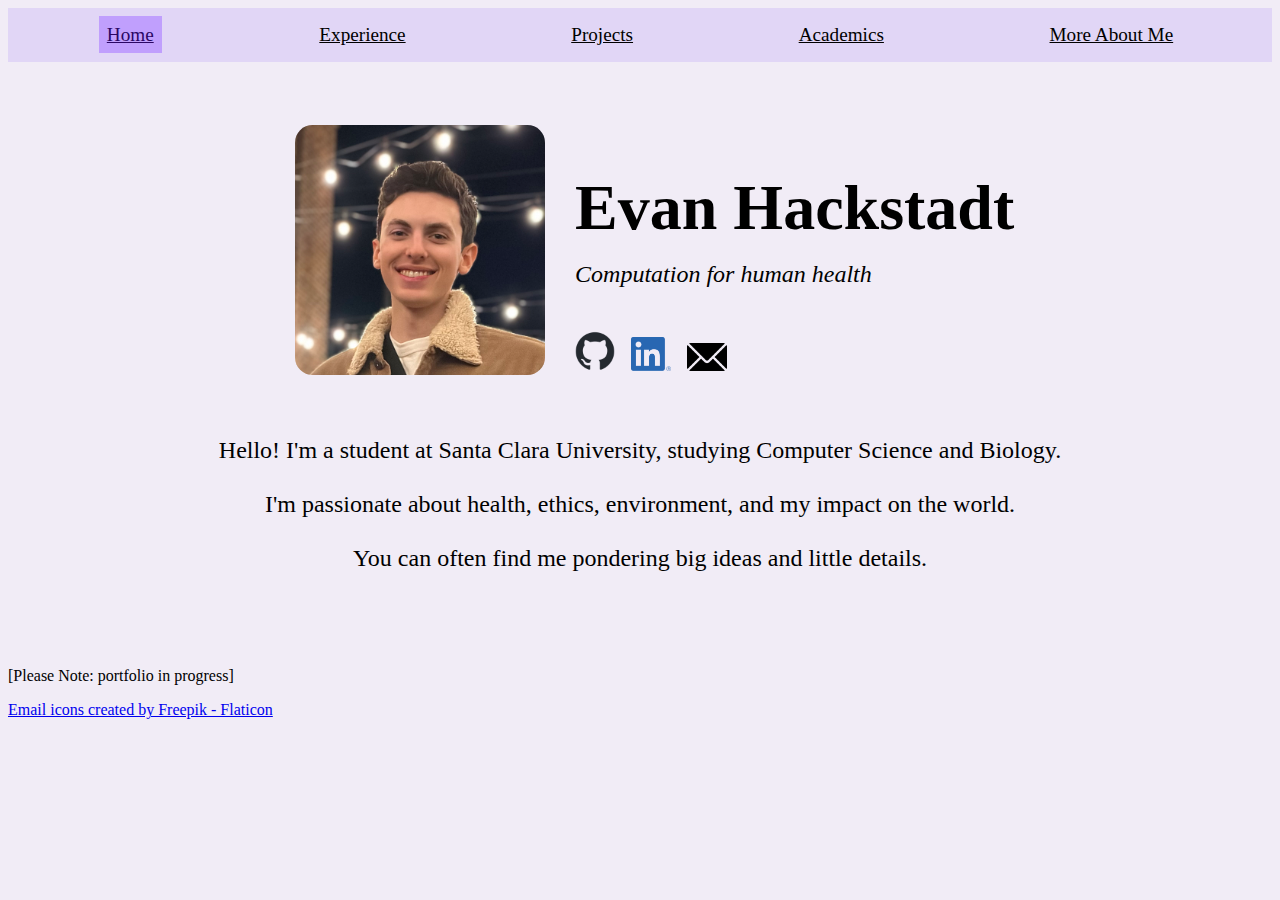
==== index.html @ 0351fbdc "Build out projects page; switch to viewport margins" ====
<!DOCTYPE html>
<html lang="en">
<head>
    <meta charset="UTF-8">
    <meta name="viewport" content="width=device-width, initial-scale=1.0">
    <link rel="stylesheet" href="style.css">
    <title>Evan Hackstadt's Portfolio</title>
</head>

<body>
    <nav>
        <ul>
            <li><a href="/" class="active">Home</a></li>
            <li><a href="/subpages/experience.html">Experience</a></li>
            <li><a href="/subpages/projects.html">Projects</a></li>
            <li><a href="/subpages/academics.html">Academics</a></li>
            <li><a href="/subpages/about-me.html">More About Me</a></li>
        </ul>
    </nav>

    <div class="flex justify-ctr margin-vp">
        <img class="headshot" src="/images/Portrait.jpeg" alt="A portrait of Evan Hackstadt">
        <div class="flex-col">
            <h1 class="name">Evan Hackstadt</h1>
            <h4><em>Computation for human health</em></h4>
            <div class="icon-container flex align-end">
                <a href="https://github.com/evanhackstadt" target="_blank">
                    <img class="icon" src="/images/github.png" alt="GitHub icon">
                </a>
                <a href="https://www.linkedin.com/in/evan-hackstadt/" target="_blank">
                    <img class="icon" src="/images/linkedin.png" alt="LinkedIn icon">
                </a>
                <a href="mailto:evan.hackstadt@gmail.com" target="_blank">
                    <img class="icon" src="/images/email.png" alt="Mail icon">
                </a>
            </div>
        </div>
    </div>

    <div class="margin-vp text-ctr">
        <h4>Hello! I'm a student at Santa Clara University,
            studying Computer Science and Biology.</h4>
        <br>
        <h4>I'm passionate about health, ethics, environment, and my impact on the world.</h4>
        <br>
        <h4>You can often find me pondering big ideas and little details.</h4>
    </div>
    <br>
    <div class="flex">
        <div>
            <!--BOX LINKS TO SUBPAGES HERE-->
        </div>
    </div>

    <footer>
        <p>[Please Note: portfolio in progress]</p>
        <a href="https://www.flaticon.com/free-icons/email" target="_blank" email icons">Email icons created by Freepik - Flaticon</a>
    </footer>
</body>
</html>
---- style.css ----
/* style.css */

/* || GENERAL STYLES */

/*
@font-face {
    font-family: 'Koh';
    src: url(/fonts/KohSantepheap-Regular.ttf);
    font-weight: 400;
}
@font-face {
    font-family: 'Koh';
    src: url(/fonts/KohSantepheap-Bold.ttf);
    font-weight: bold;
}
    */

:root {
    --bg-color: rgb(241, 236, 246);
    --text-color: black;
    --white-accent: rgb(225, 214, 246);
    --light-accent: rgb(207, 185, 246);
    --mid-accent: rgb(192, 159, 253);
    --dark-accent: rgb(42, 6, 100);
}

* {
    box-sizing: border-box;
}

body {
    font-size: clamp(12px, 3vw, 16px);
    font-family: Georgia, 'Times New Roman', serif;
    color: var(--text-color);
    background-color: var(--bg-color);
}

h1 {
    font-size: 4rem;
    font-weight: 600;
    line-height: 1em;
    margin: 0.25em 0;
}

h2 {
    font-size: 3rem;
    font-weight: 600;
    line-height: 1em;
}

h3 {
    font-size: 1.75rem;
    font-weight: 500;
    line-height: 1em;
}

h4 {
    font-size: 1.5rem;
    font-weight: 400;
    line-height: 1em;
    margin: 0.25em 0;
}

p {
    line-height: 1.15em;
}

img {
    max-width: 100%;
}


/* || UTILITIES */

/* Formatting for phones */
@media only screen and (max-width: 600px) {
    [class*="column"] {
        width: 100%;
    }
}

.margin-rem {
    margin: 4rem 2rem;
}

.margin-vp {
    margin: 7vh 3vw;
}

.flex {
    display: flex;
    flex-wrap: wrap;
}

.align-ctr {
    align-items: center;
}

.align-end {
    align-items: flex-end;
}

.justify-ctr {
    justify-content: center;
}

.justify-sbt {
    justify-content: space-between;
}

.justify-end {
    justify-content: end;
}

.flex-col {
    display: flex;
    flex-direction: column;
}

.text-ctr {
    text-align: center;
}


/* || SITEWIDE */

/* Nav Bar */
nav {
    background-color: var(--white-accent);
    margin: 0;
}

nav ul {
    list-style: none;
    margin: 0;
    padding: 0.5rem 1rem;
    display: flex;
    flex-wrap: wrap;
    align-items: center;
    justify-content: space-around;
}

nav li {
    margin: 0.5rem 1rem;
}

nav a {
    flex: 1;
    text-align: center;
    padding: 0.5rem;
    color: black;
    font-size: 1.2rem;
}

nav a:hover {
    background-color: var(--light-accent);
}

nav a.active {
    background-color: var(--mid-accent);
    color: var(--dark-accent);
}

/* Standard Page Elements */

.icon {
    height: auto;
    width: 40px;
    margin-right: 1em;
}

/* || PAGE SPECIFIC */

/* Homepage */

.headshot {
    height: auto;
    width: 250px;
    border-radius: 7%;
    margin: 0 2.5%;
}

.name {
    flex: 1.5;
    display: flex;
    align-items: end;
}

.phrase {
    flex: 1;
}

.flex-col .icon-container {
    flex: 1.25;
}

/* Experience */

.row-item {
    margin: 1rem 0;
}

.row-img {

}

.row-txt {

}
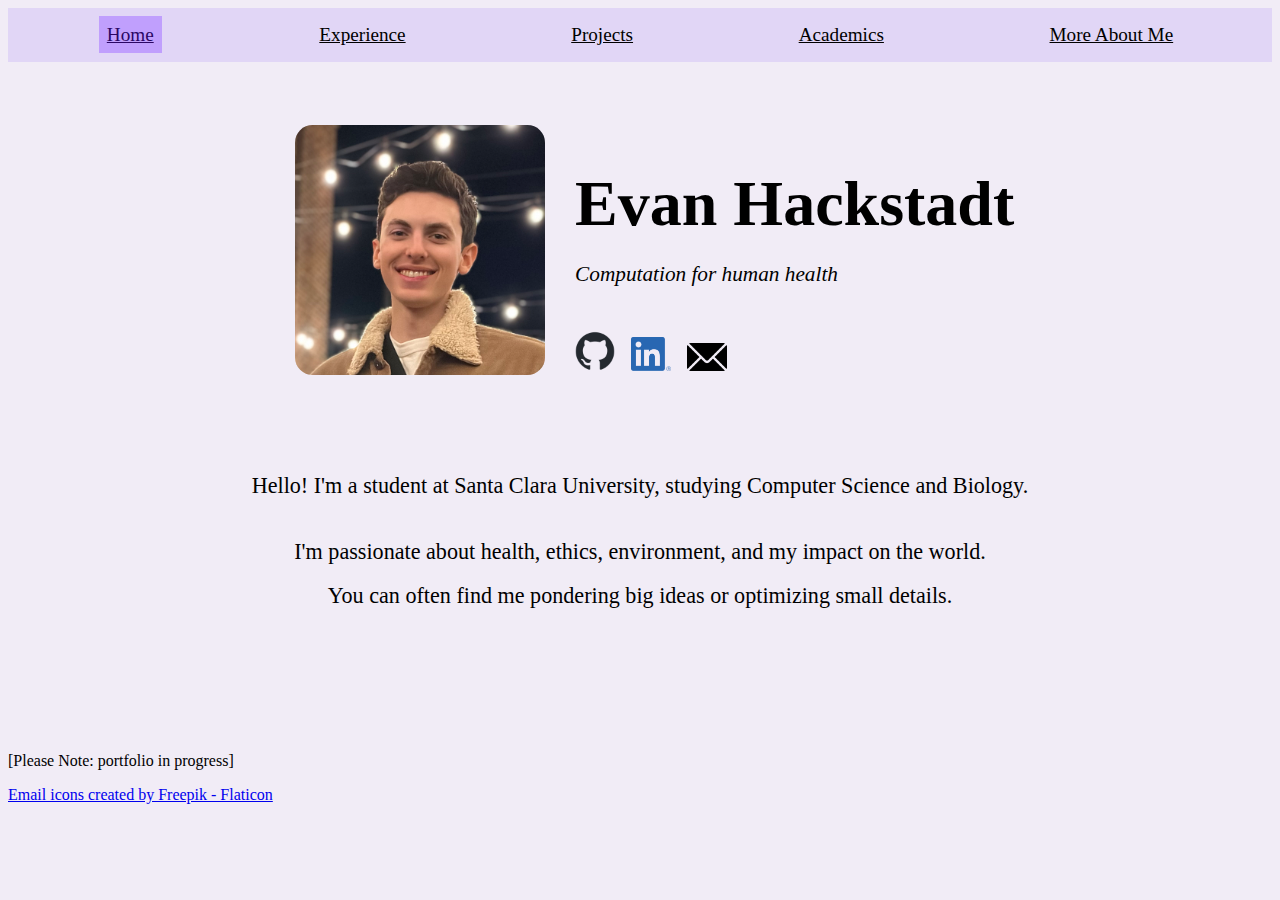
==== commit 7c81758c: "Implement dual column breakpoint for Projects page. Implement fluid typography & redo spacing for Ho" ====
--- a/index.html
+++ b/index.html
@@ -4,6 +4,7 @@
     <meta charset="UTF-8">
     <meta name="viewport" content="width=device-width, initial-scale=1.0">
     <link rel="stylesheet" href="style.css">
+    <link rel="icon" href="/images/favicon1.png" type="image/png">
     <title>Evan Hackstadt's Portfolio</title>
 </head>
 
@@ -37,13 +38,13 @@
         </div>
     </div>
 
-    <div class="margin-vp text-ctr">
-        <h4>Hello! I'm a student at Santa Clara University,
-            studying Computer Science and Biology.</h4>
-        <br>
-        <h4>I'm passionate about health, ethics, environment, and my impact on the world.</h4>
-        <br>
-        <h4>You can often find me pondering big ideas and little details.</h4>
+    <div class="margin-vp-large text-ctr">
+        <h4>
+            <div class="fluid margin-vp-small">Hello! I'm a student at Santa Clara University,
+                studying Computer Science and Biology.</div>
+            <div class="fluid spacing-2">I'm passionate about health, ethics, environment, and my impact on the world.</div>
+            <div class="fluid spacing-2">You can often find me pondering big ideas or optimizing small details.</div>
+        </h4>
     </div>
     <br>
     <div class="flex">
--- a/style.css
+++ b/style.css
@@ -29,7 +29,6 @@
 }
 
 body {
-    font-size: clamp(12px, 3vw, 16px);
     font-family: Georgia, 'Times New Roman', serif;
     color: var(--text-color);
     background-color: var(--bg-color);
@@ -38,26 +37,26 @@
 h1 {
     font-size: 4rem;
     font-weight: 600;
-    line-height: 1em;
+    line-height: 1.15em;
     margin: 0.25em 0;
 }
 
 h2 {
     font-size: 3rem;
     font-weight: 600;
-    line-height: 1em;
+    line-height: 1.15em;
 }
 
 h3 {
     font-size: 1.75rem;
     font-weight: 500;
-    line-height: 1em;
+    line-height: 1.15em;
 }
 
 h4 {
-    font-size: 1.5rem;
+    font-size: 1.33rem;
     font-weight: 400;
-    line-height: 1em;
+    line-height: 1.15em;
     margin: 0.25em 0;
 }
 
@@ -72,11 +71,8 @@
 
 /* || UTILITIES */
 
-/* Formatting for phones */
-@media only screen and (max-width: 600px) {
-    [class*="column"] {
-        width: 100%;
-    }
+.fluid {
+    font-size: clamp(0.8em, 0.8em + 0.4vw, 1.2em);
 }
 
 .margin-rem {
@@ -87,6 +83,14 @@
     margin: 7vh 3vw;
 }
 
+.margin-vp-small {
+    margin: 3.5vh 1.5vw;
+}
+
+.margin-vp-large {
+    margin: 11vh 5vw;
+}
+
 .flex {
     display: flex;
     flex-wrap: wrap;
@@ -119,6 +123,10 @@
 
 .text-ctr {
     text-align: center;
+}
+
+.spacing-2 {
+    line-height: 2em;
 }
 
 
@@ -169,6 +177,23 @@
     margin-right: 1em;
 }
 
+.row-item {
+    margin: 1rem 0;
+    display: flex;
+    align-items: center;
+}
+
+.row-img {
+    height: auto;
+    width: 90px;
+    border-radius: 10%;
+    margin-right: 1.5rem;
+}
+
+.row-txt {
+    /* blank currently */
+}
+
 /* || PAGE SPECIFIC */
 
 /* Homepage */
@@ -196,16 +221,18 @@
 
 /* Experience */
 
-.row-item {
-    margin: 1rem 0;
-}
-
-.row-img {
-
-}
-
-.row-txt {
-
-}
-
-
+/* Breakpoint for dual column to wrap*/
+@media only screen and (max-width: 1000px) {
+    .dual-col-item {
+        width: 100%;
+    }
+}
+
+@media only screen and (min-width: 1000px) {
+    .dual-col-item {
+        width: 50%;
+    }
+}
+
+
+
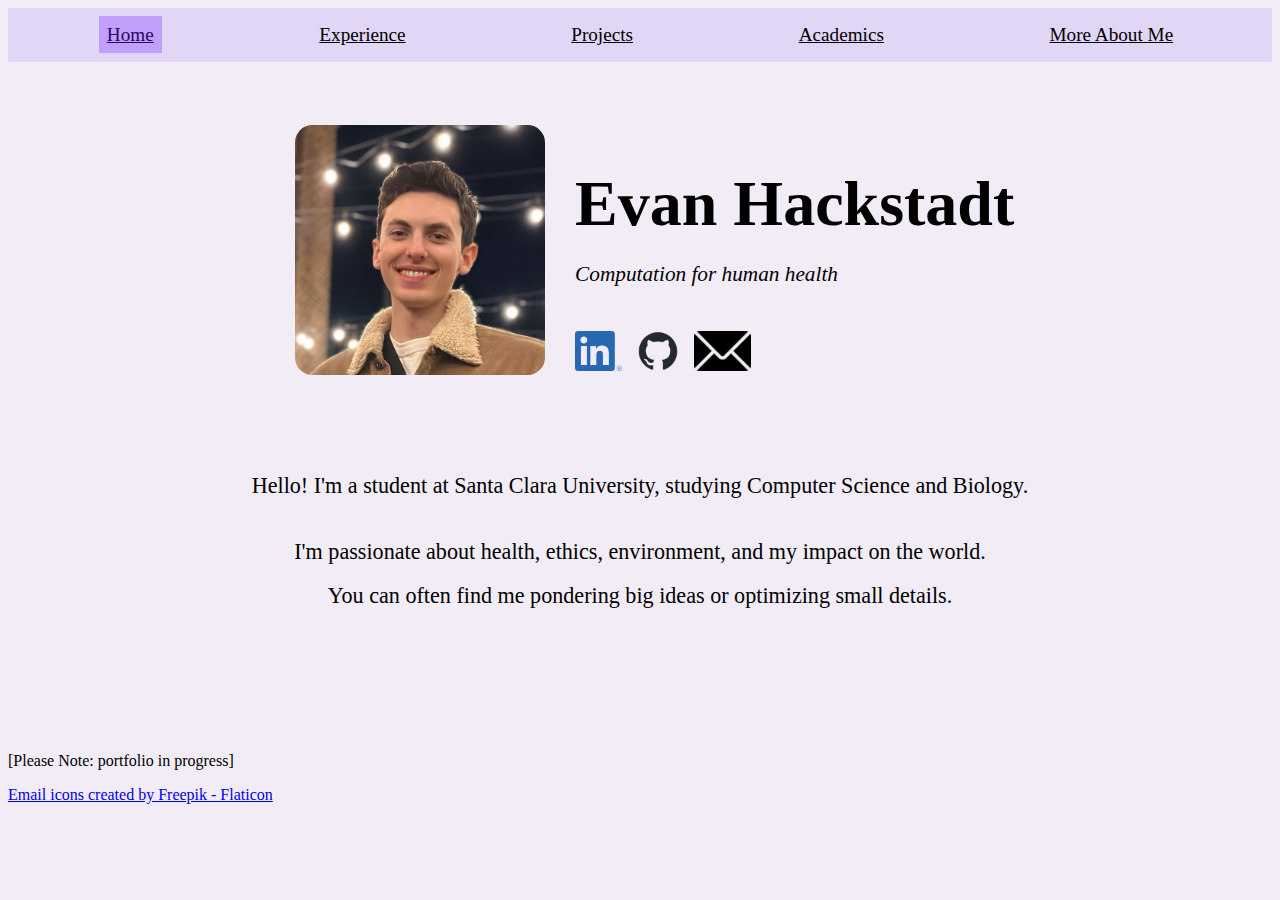
==== commit 3e0855d7: "Implement footer on all pages and add icons. Standardize icon height." ====
--- a/index.html
+++ b/index.html
@@ -25,11 +25,11 @@
             <h1 class="name">Evan Hackstadt</h1>
             <h4><em>Computation for human health</em></h4>
             <div class="icon-container flex align-end">
+                <a href="https://www.linkedin.com/in/evan-hackstadt/" target="_blank">
+                    <img class="icon" src="/images/linkedin.png" alt="LinkedIn icon">
+                </a>
                 <a href="https://github.com/evanhackstadt" target="_blank">
                     <img class="icon" src="/images/github.png" alt="GitHub icon">
-                </a>
-                <a href="https://www.linkedin.com/in/evan-hackstadt/" target="_blank">
-                    <img class="icon" src="/images/linkedin.png" alt="LinkedIn icon">
                 </a>
                 <a href="mailto:evan.hackstadt@gmail.com" target="_blank">
                     <img class="icon" src="/images/email.png" alt="Mail icon">
--- a/style.css
+++ b/style.css
@@ -34,29 +34,29 @@
     background-color: var(--bg-color);
 }
 
+h1, h2, h3, h4 {
+    line-height: 1.15em;
+}
+
 h1 {
     font-size: 4rem;
     font-weight: 600;
-    line-height: 1.15em;
     margin: 0.25em 0;
 }
 
 h2 {
     font-size: 3rem;
     font-weight: 600;
-    line-height: 1.15em;
 }
 
 h3 {
     font-size: 1.75rem;
     font-weight: 500;
-    line-height: 1.15em;
 }
 
 h4 {
     font-size: 1.33rem;
     font-weight: 400;
-    line-height: 1.15em;
     margin: 0.25em 0;
 }
 
@@ -79,14 +79,14 @@
     margin: 4rem 2rem;
 }
 
+.margin-vp-small {
+    margin: 3.5vh 1.5vw;
+}
+
 .margin-vp {
     margin: 7vh 3vw;
 }
 
-.margin-vp-small {
-    margin: 3.5vh 1.5vw;
-}
-
 .margin-vp-large {
     margin: 11vh 5vw;
 }
@@ -127,6 +127,10 @@
 
 .spacing-2 {
     line-height: 2em;
+}
+
+.spacing-1-5 {
+    line-height: 1.5em;
 }
 
 
@@ -172,15 +176,15 @@
 /* Standard Page Elements */
 
 .icon {
-    height: auto;
-    width: 40px;
+    height: 40px;
+    width: auto;
     margin-right: 1em;
 }
 
 .row-item {
     margin: 1rem 0;
     display: flex;
-    align-items: center;
+    align-items: flex-start;
 }
 
 .row-img {
@@ -188,6 +192,7 @@
     width: 90px;
     border-radius: 10%;
     margin-right: 1.5rem;
+
 }
 
 .row-txt {
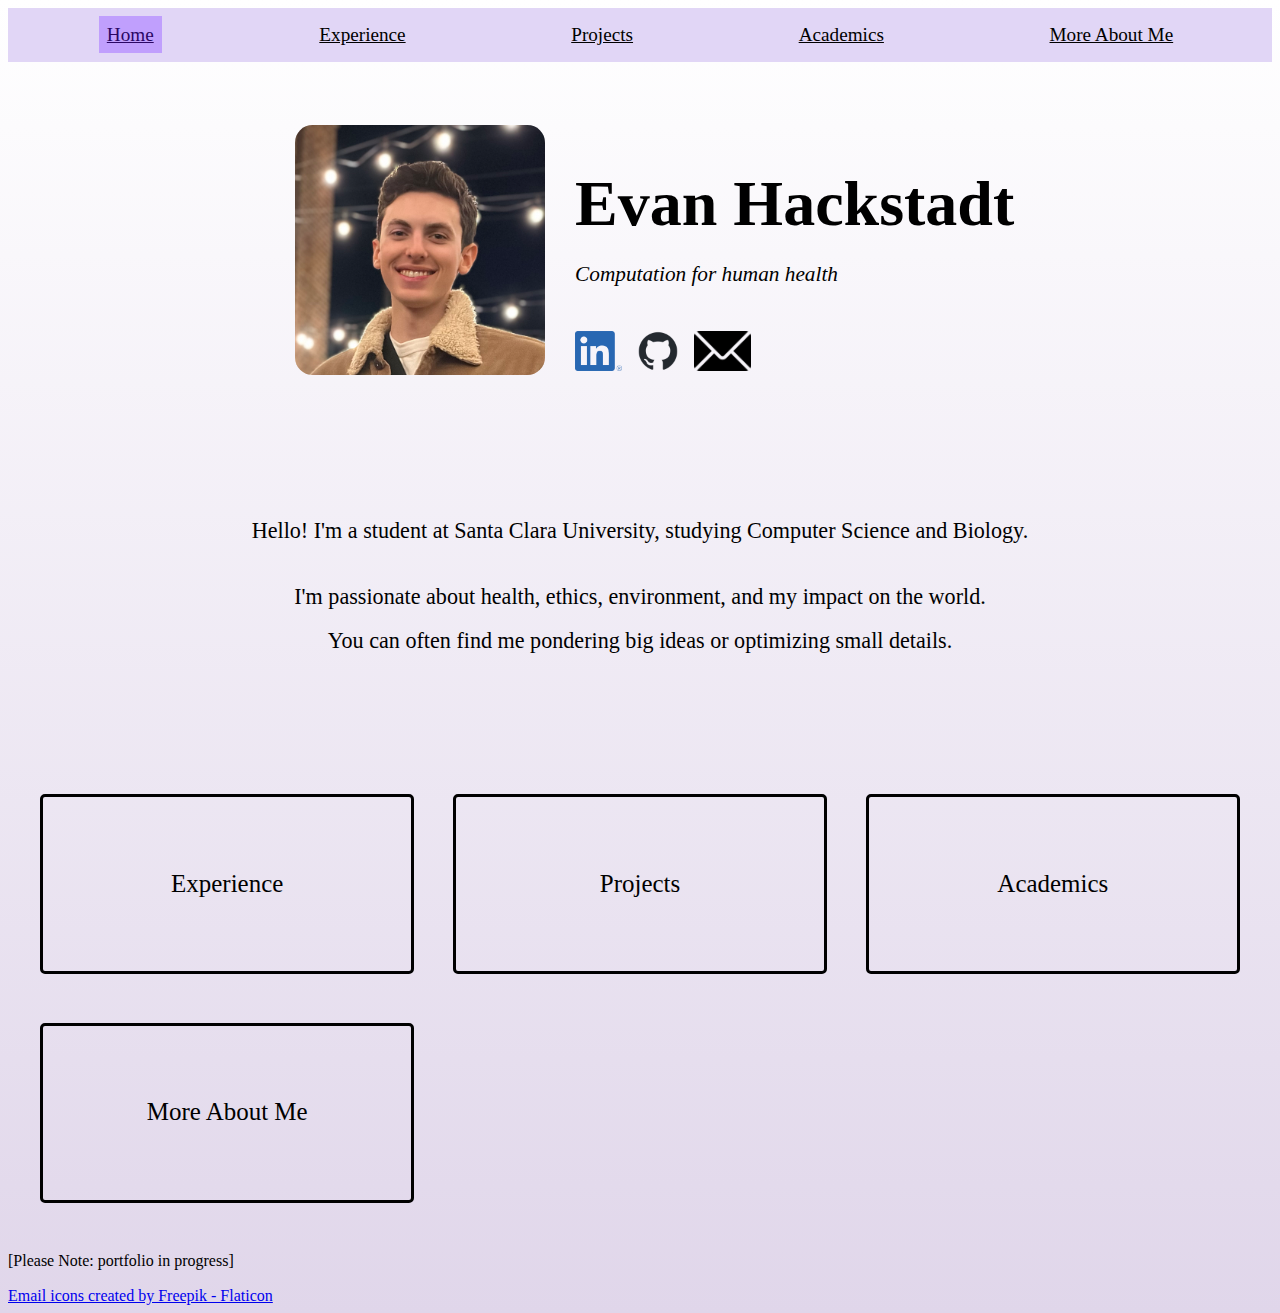
==== commit 7f1c4e28: "Add subpage boxes to homepage. Add home back button to subpages." ====
--- a/index.html
+++ b/index.html
@@ -37,8 +37,8 @@
             </div>
         </div>
     </div>
-
-    <div class="margin-vp-large text-ctr">
+    <br>
+    <div class="margin-vp text-ctr">
         <h4>
             <div class="fluid margin-vp-small">Hello! I'm a student at Santa Clara University,
                 studying Computer Science and Biology.</div>
@@ -47,10 +47,31 @@
         </h4>
     </div>
     <br>
-    <div class="flex">
-        <div>
-            <!--BOX LINKS TO SUBPAGES HERE-->
-        </div>
+    <div class="auto-grid margin-vp-small">
+        <a href="/subpages/experience.html">
+            <div class="grid-box">
+                <img src="">
+                <p class="fluid-expand">Experience</p>
+            </div>
+        </a>
+        <a href="/subpages/projects.html">
+            <div class="grid-box">
+                <img src="">
+                <p class="fluid-expand">Projects</p>
+            </div>
+        </a>
+        <a href="/subpages/academics.html">
+            <div class="grid-box">
+                <img src="">
+                <p class="fluid-expand">Academics</p>
+            </div>
+        </a>
+        <a href="/subpages/about-me.html">
+            <div class="grid-box">
+                <img src="">
+                <p class="fluid-expand">More About Me</p>
+            </div>
+        </a>
     </div>
 
     <footer>
--- a/style.css
+++ b/style.css
@@ -17,11 +17,15 @@
 
 :root {
     --bg-color: rgb(241, 236, 246);
+    --bg-gradient: linear-gradient(rgb(255, 255, 255), rgb(224, 214, 234));
     --text-color: black;
     --white-accent: rgb(225, 214, 246);
     --light-accent: rgb(207, 185, 246);
     --mid-accent: rgb(192, 159, 253);
     --dark-accent: rgb(42, 6, 100);
+    --complement-light: rgb(231, 213, 178);
+    --complement-mid: rgb(223, 194, 136);
+    --complement-dark: rgb(205, 158, 65);
 }
 
 * {
@@ -31,7 +35,8 @@
 body {
     font-family: Georgia, 'Times New Roman', serif;
     color: var(--text-color);
-    background-color: var(--bg-color);
+    /* background-color: var(--bg-color); */
+    background-image: var(--bg-gradient);
 }
 
 h1, h2, h3, h4 {
@@ -69,12 +74,16 @@
 }
 
 
-/* || UTILITIES */
+/* || UTILITY CLASSES */
 
 .fluid {
     font-size: clamp(0.8em, 0.8em + 0.4vw, 1.2em);
 }
 
+.fluid-expand {
+    font-size: clamp(1em, 1em + 0.7vw, 2em);
+}
+
 .margin-rem {
     margin: 4rem 2rem;
 }
@@ -119,6 +128,12 @@
 .flex-col {
     display: flex;
     flex-direction: column;
+}
+
+.auto-grid {
+    display: grid;
+    gap: 1vw;
+    grid-template-columns: repeat(auto-fit, minmax(min(300px, 100%), 1fr));
 }
 
 .text-ctr {
@@ -160,7 +175,7 @@
     flex: 1;
     text-align: center;
     padding: 0.5rem;
-    color: black;
+    color: var(--text-color);
     font-size: 1.2rem;
 }
 
@@ -174,6 +189,14 @@
 }
 
 /* Standard Page Elements */
+
+.header-margin {
+    margin: 7vh 0 1.5vh 3vw;
+}
+
+.subheader-margin {
+    margin-left: 3vw;
+}
 
 .icon {
     height: 40px;
@@ -195,10 +218,6 @@
 
 }
 
-.row-txt {
-    /* blank currently */
-}
-
 /* || PAGE SPECIFIC */
 
 /* Homepage */
@@ -224,7 +243,23 @@
     flex: 1.25;
 }
 
-/* Experience */
+.grid-box {
+    height: 20vh;
+    border-color: black;
+    border-style: solid;
+    border-radius: 5px;
+    margin: 2vh 1vw;
+    display: flex;
+    align-items: center;
+    justify-content: center;
+}
+
+.auto-grid a {
+    color: var(--text-color);
+    text-decoration-line: none;
+}
+
+/* Experience, Projects, Academics */
 
 /* Breakpoint for dual column to wrap*/
 @media only screen and (max-width: 1000px) {
@@ -235,9 +270,22 @@
 
 @media only screen and (min-width: 1000px) {
     .dual-col-item {
-        width: 50%;
+        width: 46%;
     }
 }
 
-
-
+.home-box {
+    width: min(20vw, 150px);
+    height: min(10vh, 75px);
+    background-color: var(--complement-light);
+    border-color: black;
+    border-style: solid;
+    border-radius: 5px;
+    margin: 2vh 1vw;
+    display: flex;
+    align-items: center;
+    justify-content: center;
+}
+
+
+
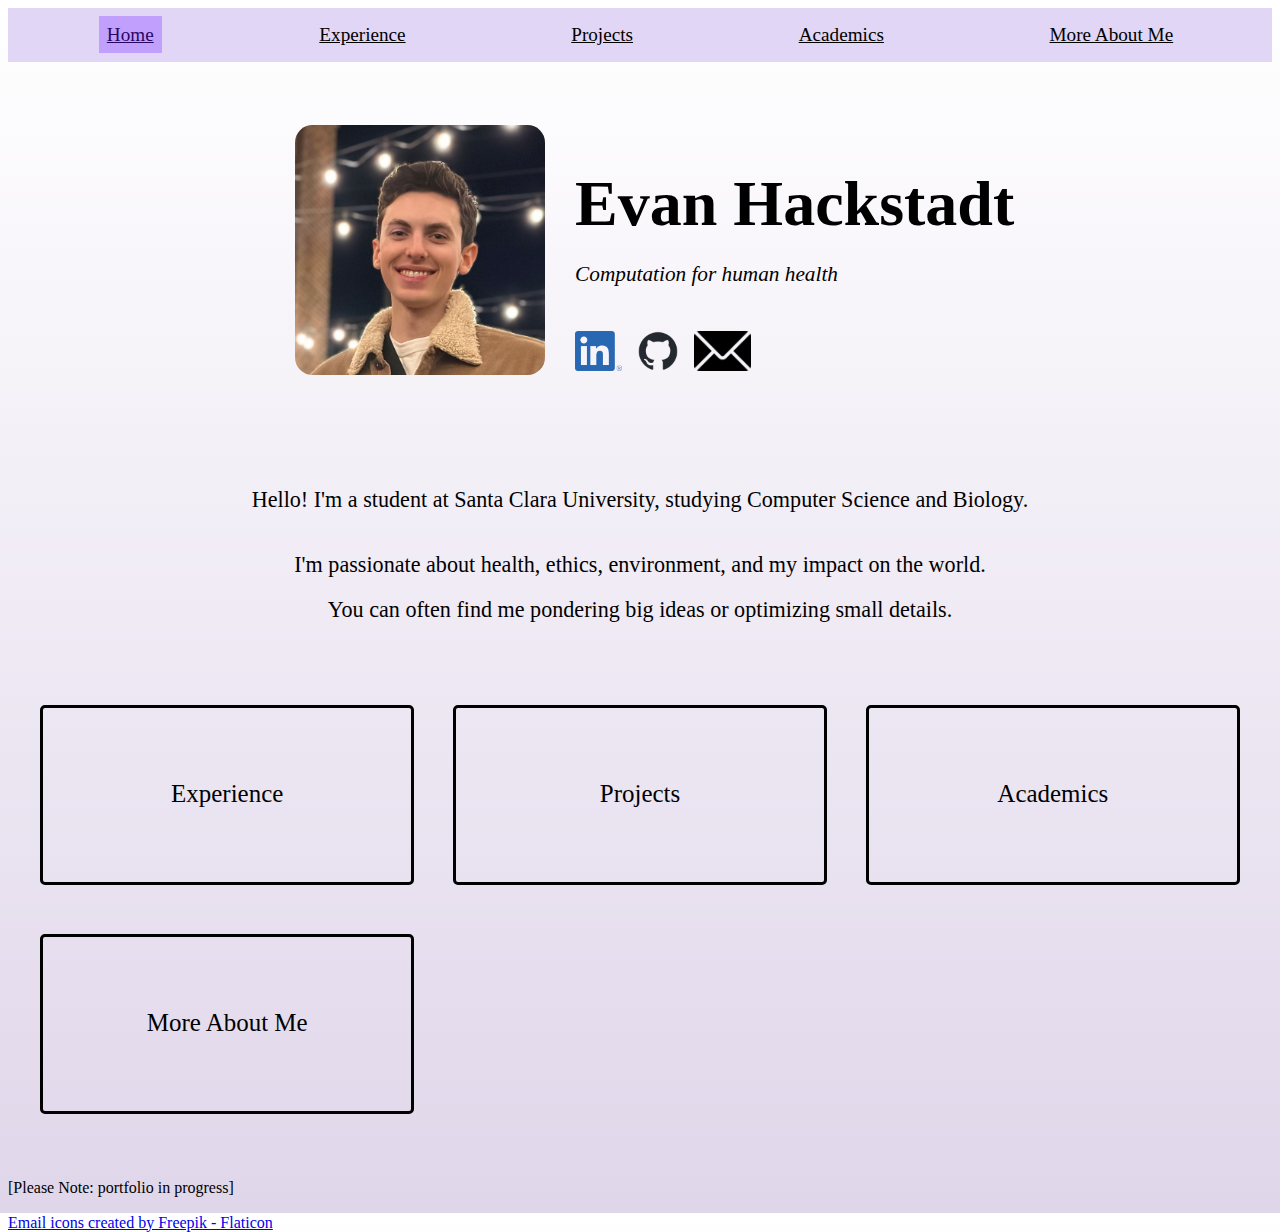
==== commit 01355d9e: "Add homepage container. Add content to Academics." ====
--- a/index.html
+++ b/index.html
@@ -9,74 +9,76 @@
 </head>
 
 <body>
-    <nav>
-        <ul>
-            <li><a href="/" class="active">Home</a></li>
-            <li><a href="/subpages/experience.html">Experience</a></li>
-            <li><a href="/subpages/projects.html">Projects</a></li>
-            <li><a href="/subpages/academics.html">Academics</a></li>
-            <li><a href="/subpages/about-me.html">More About Me</a></li>
-        </ul>
-    </nav>
-
-    <div class="flex justify-ctr margin-vp">
-        <img class="headshot" src="/images/Portrait.jpeg" alt="A portrait of Evan Hackstadt">
-        <div class="flex-col">
-            <h1 class="name">Evan Hackstadt</h1>
-            <h4><em>Computation for human health</em></h4>
-            <div class="icon-container flex align-end">
-                <a href="https://www.linkedin.com/in/evan-hackstadt/" target="_blank">
-                    <img class="icon" src="/images/linkedin.png" alt="LinkedIn icon">
-                </a>
-                <a href="https://github.com/evanhackstadt" target="_blank">
-                    <img class="icon" src="/images/github.png" alt="GitHub icon">
-                </a>
-                <a href="mailto:evan.hackstadt@gmail.com" target="_blank">
-                    <img class="icon" src="/images/email.png" alt="Mail icon">
-                </a>
+    <div class="homepage-container">
+        <nav>
+            <ul>
+                <li><a href="/" class="active">Home</a></li>
+                <li><a href="/subpages/experience.html">Experience</a></li>
+                <li><a href="/subpages/projects.html">Projects</a></li>
+                <li><a href="/subpages/academics.html">Academics</a></li>
+                <li><a href="/subpages/about-me.html">More About Me</a></li>
+            </ul>
+        </nav>
+    
+        <div class="flex justify-ctr margin-vp">
+            <img class="headshot" src="/images/Portrait.jpeg" alt="A portrait of Evan Hackstadt">
+            <div class="flex-col">
+                <h1 class="name">Evan Hackstadt</h1>
+                <h4><em>Computation for human health</em></h4>
+                <div class="icon-container flex align-end">
+                    <a href="https://www.linkedin.com/in/evan-hackstadt/" target="_blank">
+                        <img class="icon" src="/images/linkedin.png" alt="LinkedIn icon">
+                    </a>
+                    <a href="https://github.com/evanhackstadt" target="_blank">
+                        <img class="icon" src="/images/github.png" alt="GitHub icon">
+                    </a>
+                    <a href="mailto:evan.hackstadt@gmail.com" target="_blank">
+                        <img class="icon" src="/images/email.png" alt="Mail icon">
+                    </a>
+                </div>
             </div>
         </div>
+        <br>
+        <div class="text-ctr">
+            <h4>
+                <div class="fluid margin-vp-small">Hello! I'm a student at Santa Clara University,
+                    studying Computer Science and Biology.</div>
+                <div class="fluid spacing-2">I'm passionate about health, ethics, environment, and my impact on the world.</div>
+                <div class="fluid spacing-2">You can often find me pondering big ideas or optimizing small details.</div>
+            </h4>
+        </div>
+        <br>
+        <div class="auto-grid margin-vp-small">
+            <a href="/subpages/experience.html">
+                <div class="grid-box">
+                    <img src="">
+                    <p class="fluid-expand">Experience</p>
+                </div>
+            </a>
+            <a href="/subpages/projects.html">
+                <div class="grid-box">
+                    <img src="">
+                    <p class="fluid-expand">Projects</p>
+                </div>
+            </a>
+            <a href="/subpages/academics.html">
+                <div class="grid-box">
+                    <img src="">
+                    <p class="fluid-expand">Academics</p>
+                </div>
+            </a>
+            <a href="/subpages/about-me.html">
+                <div class="grid-box">
+                    <img src="">
+                    <p class="fluid-expand">More About Me</p>
+                </div>
+            </a>
+        </div>
+    
+        <footer>
+            <p>[Please Note: portfolio in progress]</p>
+            <a href="https://www.flaticon.com/free-icons/email" target="_blank" email icons">Email icons created by Freepik - Flaticon</a>
+        </footer>
     </div>
-    <br>
-    <div class="margin-vp text-ctr">
-        <h4>
-            <div class="fluid margin-vp-small">Hello! I'm a student at Santa Clara University,
-                studying Computer Science and Biology.</div>
-            <div class="fluid spacing-2">I'm passionate about health, ethics, environment, and my impact on the world.</div>
-            <div class="fluid spacing-2">You can often find me pondering big ideas or optimizing small details.</div>
-        </h4>
-    </div>
-    <br>
-    <div class="auto-grid margin-vp-small">
-        <a href="/subpages/experience.html">
-            <div class="grid-box">
-                <img src="">
-                <p class="fluid-expand">Experience</p>
-            </div>
-        </a>
-        <a href="/subpages/projects.html">
-            <div class="grid-box">
-                <img src="">
-                <p class="fluid-expand">Projects</p>
-            </div>
-        </a>
-        <a href="/subpages/academics.html">
-            <div class="grid-box">
-                <img src="">
-                <p class="fluid-expand">Academics</p>
-            </div>
-        </a>
-        <a href="/subpages/about-me.html">
-            <div class="grid-box">
-                <img src="">
-                <p class="fluid-expand">More About Me</p>
-            </div>
-        </a>
-    </div>
-
-    <footer>
-        <p>[Please Note: portfolio in progress]</p>
-        <a href="https://www.flaticon.com/free-icons/email" target="_blank" email icons">Email icons created by Freepik - Flaticon</a>
-    </footer>
 </body>
 </html>--- a/style.css
+++ b/style.css
@@ -130,12 +130,6 @@
     flex-direction: column;
 }
 
-.auto-grid {
-    display: grid;
-    gap: 1vw;
-    grid-template-columns: repeat(auto-fit, minmax(min(300px, 100%), 1fr));
-}
-
 .text-ctr {
     text-align: center;
 }
@@ -222,6 +216,13 @@
 
 /* Homepage */
 
+.homepage-container {
+    display: flex;
+    flex-direction: column;
+    min-height: 100vh;
+    max-height: 133vh;
+}
+
 .headshot {
     height: auto;
     width: 250px;
@@ -241,6 +242,12 @@
 
 .flex-col .icon-container {
     flex: 1.25;
+}
+
+.auto-grid {
+    display: grid;
+    gap: 1vw;
+    grid-template-columns: repeat(auto-fit, minmax(min(300px, 100%), 1fr));
 }
 
 .grid-box {
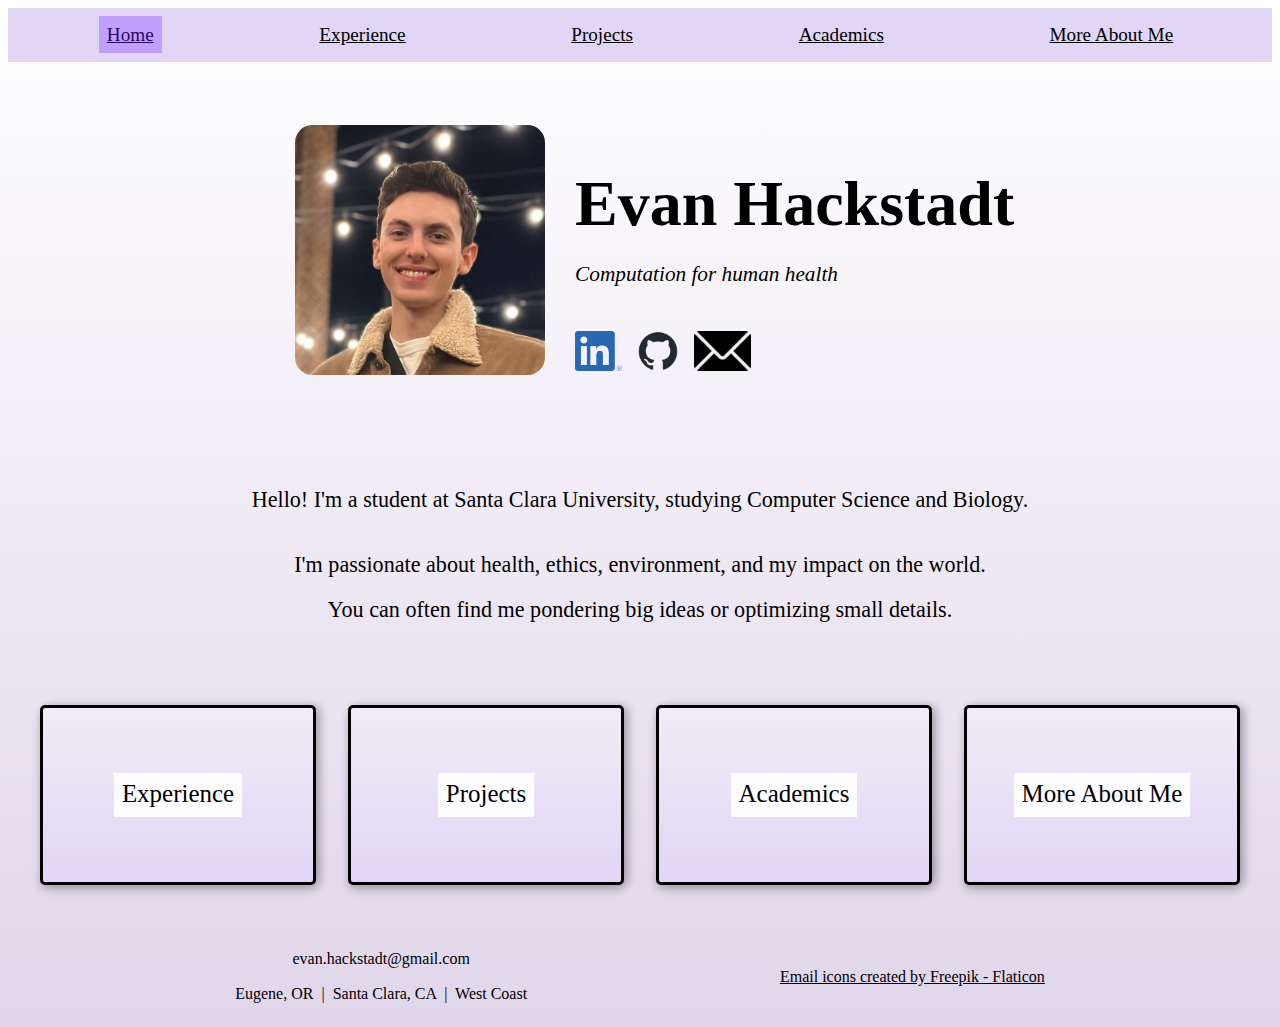
==== commit 9bfca0d9: "Add images to About Me; Add essay files; Reformat Academics; Tweak link and other styles" ====
--- a/index.html
+++ b/index.html
@@ -9,8 +9,8 @@
 </head>
 
 <body>
-    <div class="homepage-container">
-        <nav>
+    <div class="page-container">
+        <nav class="default-color-link">
             <ul>
                 <li><a href="/" class="active">Home</a></li>
                 <li><a href="/subpages/experience.html">Experience</a></li>
@@ -48,35 +48,34 @@
             </h4>
         </div>
         <br>
-        <div class="auto-grid margin-vp-small">
+        <div class="auto-grid margin-vp-small default-color-link">
             <a href="/subpages/experience.html">
                 <div class="grid-box">
-                    <img src="">
                     <p class="fluid-expand">Experience</p>
                 </div>
             </a>
             <a href="/subpages/projects.html">
                 <div class="grid-box">
-                    <img src="">
                     <p class="fluid-expand">Projects</p>
                 </div>
             </a>
             <a href="/subpages/academics.html">
                 <div class="grid-box">
-                    <img src="">
                     <p class="fluid-expand">Academics</p>
                 </div>
             </a>
             <a href="/subpages/about-me.html">
                 <div class="grid-box">
-                    <img src="">
                     <p class="fluid-expand">More About Me</p>
                 </div>
             </a>
         </div>
     
-        <footer>
-            <p>[Please Note: portfolio in progress]</p>
+        <footer class="flex gap-2 justify-sev align-ctr default-color-link">
+            <div class="text-ctr">
+                <p>evan.hackstadt@gmail.com</p>
+                <p>Eugene, OR &nbsp|&nbsp Santa Clara, CA &nbsp|&nbsp West Coast</p>
+            </div>
             <a href="https://www.flaticon.com/free-icons/email" target="_blank" email icons">Email icons created by Freepik - Flaticon</a>
         </footer>
     </div>
--- a/style.css
+++ b/style.css
@@ -18,9 +18,10 @@
 :root {
     --bg-color: rgb(241, 236, 246);
     --bg-gradient: linear-gradient(rgb(255, 255, 255), rgb(224, 214, 234));
+    --white-gradient: linear-gradient(var(--bg-color), var(--white-accent));
     --text-color: black;
     --white-accent: rgb(225, 214, 246);
-    --light-accent: rgb(207, 185, 246);
+    --light-accent: rgb(216, 200, 246);
     --mid-accent: rgb(192, 159, 253);
     --dark-accent: rgb(42, 6, 100);
     --complement-light: rgb(231, 213, 178);
@@ -84,6 +85,22 @@
     font-size: clamp(1em, 1em + 0.7vw, 2em);
 }
 
+.text-ctr {
+    text-align: center;
+}
+
+.spacing-1-3 {
+    line-height: 1.3em;
+}
+
+.spacing-1-5 {
+    line-height: 1.5em;
+}
+
+.spacing-2 {
+    line-height: 2em;
+}
+
 .margin-rem {
     margin: 4rem 2rem;
 }
@@ -100,6 +117,8 @@
     margin: 11vh 5vw;
 }
 
+    /* Flex Classes */
+
 .flex {
     display: flex;
     flex-wrap: wrap;
@@ -121,6 +140,14 @@
     justify-content: space-between;
 }
 
+.justify-sar {
+    justify-content: space-around;
+}
+
+.justify-sev {
+    justify-content: space-evenly;
+}
+
 .justify-end {
     justify-content: end;
 }
@@ -130,20 +157,12 @@
     flex-direction: column;
 }
 
-.text-ctr {
-    text-align: center;
-}
-
-.spacing-2 {
-    line-height: 2em;
-}
-
-.spacing-1-5 {
-    line-height: 1.5em;
-}
-
-
-/* || SITEWIDE */
+.gap-2 {
+    gap: 2vw;
+}
+
+
+/* || SITEWIDE ELEMENTS */
 
 /* Nav Bar */
 nav {
@@ -169,7 +188,6 @@
     flex: 1;
     text-align: center;
     padding: 0.5rem;
-    color: var(--text-color);
     font-size: 1.2rem;
 }
 
@@ -182,13 +200,24 @@
     color: var(--dark-accent);
 }
 
-/* Standard Page Elements */
+.default-color-link a {
+    color: var(--text-color);
+}
+
+    /* Standard Page Elements */
+
+.page-container {
+    display: flex;
+    flex-direction: column;
+    min-height: 100vh;
+    /* max-height: 133vh; */
+}
 
 .header-margin {
     margin: 7vh 0 1.5vh 3vw;
 }
 
-.subheader-margin {
+.left-margin {
     margin-left: 3vw;
 }
 
@@ -200,28 +229,20 @@
 
 .row-item {
     margin: 1rem 0;
+    gap: 1.5rem;
     display: flex;
     align-items: flex-start;
 }
 
-.row-img {
+.row-icon {
     height: auto;
     width: 90px;
     border-radius: 10%;
-    margin-right: 1.5rem;
-
 }
 
 /* || PAGE SPECIFIC */
 
-/* Homepage */
-
-.homepage-container {
-    display: flex;
-    flex-direction: column;
-    min-height: 100vh;
-    max-height: 133vh;
-}
+    /* Homepage */
 
 .headshot {
     height: auto;
@@ -246,29 +267,35 @@
 
 .auto-grid {
     display: grid;
-    gap: 1vw;
-    grid-template-columns: repeat(auto-fit, minmax(min(300px, 100%), 1fr));
+    gap: 0.5vw;
+    grid-template-columns: repeat(auto-fit, minmax(min(250px, 100%), 1fr));
+}
+
+.auto-grid a {
+    text-decoration-line: none;
 }
 
 .grid-box {
     height: 20vh;
+    background-image: var(--white-gradient);
     border-color: black;
     border-style: solid;
     border-radius: 5px;
+    box-shadow: 0 5px 10px rgba(0, 0, 0, 0.2), 5px 0 10px rgba(0, 0, 0, 0.2);
     margin: 2vh 1vw;
     display: flex;
     align-items: center;
     justify-content: center;
 }
 
-.auto-grid a {
-    color: var(--text-color);
-    text-decoration-line: none;
-}
-
-/* Experience, Projects, Academics */
-
-/* Breakpoint for dual column to wrap*/
+.grid-box p {
+    position: absolute;
+    background-color: rgba(255, 255, 255, 0.9);
+    padding: 0.3em;
+}
+
+    /* Experience, Projects, Academics */
+
 @media only screen and (max-width: 1000px) {
     .dual-col-item {
         width: 100%;
@@ -288,11 +315,32 @@
     border-color: black;
     border-style: solid;
     border-radius: 5px;
+    box-shadow: 0 5px 10px rgba(0, 0, 0, 0.2), 5px 0 10px rgba(0, 0, 0, 0.2);
     margin: 2vh 1vw;
     display: flex;
     align-items: center;
     justify-content: center;
 }
 
-
-
+    /* More About Me */
+
+.img-small {
+    height: auto;
+    width: clamp(100px, 15vw, 300px);
+    border-radius: 5%;
+    align-self: center;
+}
+
+.img-med {
+    height: auto;
+    width: clamp(150px, 30vw, 500px);
+    border-radius: 5%;
+    align-self: center;
+}
+
+.img-large {
+    height: auto;
+    width: clamp(250px, 40vw, 750px);
+    border-radius: 5%;
+    align-self: center;
+}
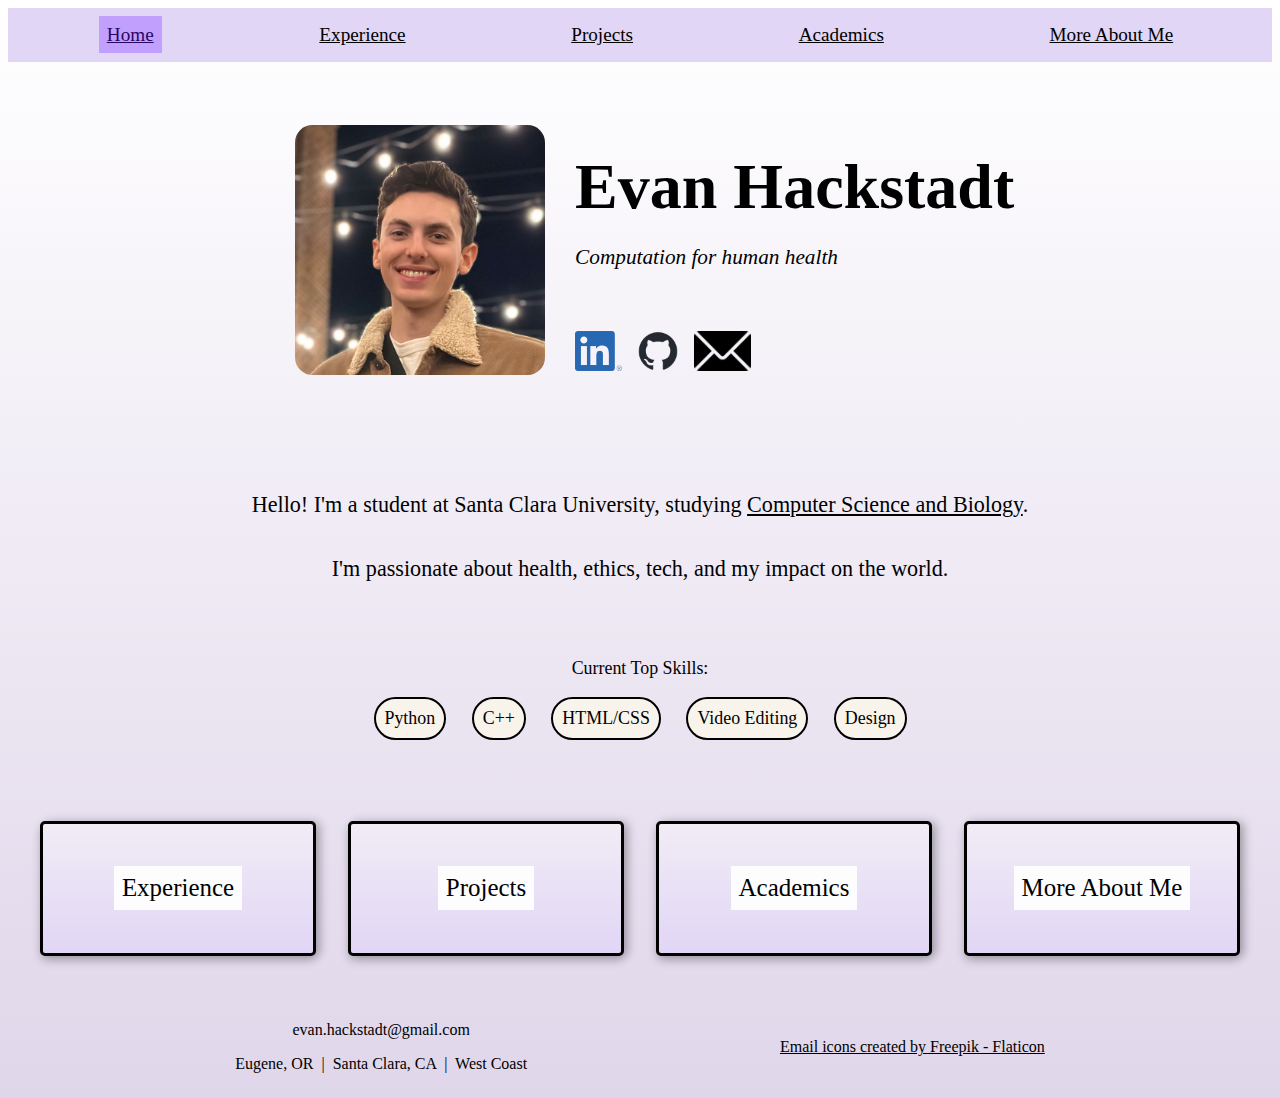
==== commit 55e586ad: "Add skills to homepage; refine homepage styling" ====
--- a/index.html
+++ b/index.html
@@ -24,7 +24,7 @@
             <img class="headshot" src="/images/Portrait.jpeg" alt="A portrait of Evan Hackstadt">
             <div class="flex-col">
                 <h1 class="name">Evan Hackstadt</h1>
-                <h4><em>Computation for human health</em></h4>
+                <h4 class="phrase"><em>Computation for human health</em></h4>
                 <div class="icon-container flex align-end">
                     <a href="https://www.linkedin.com/in/evan-hackstadt/" target="_blank">
                         <img class="icon" src="/images/linkedin.png" alt="LinkedIn icon">
@@ -41,13 +41,32 @@
         <br>
         <div class="text-ctr">
             <h4>
-                <div class="fluid margin-vp-small">Hello! I'm a student at Santa Clara University,
-                    studying Computer Science and Biology.</div>
-                <div class="fluid spacing-2">I'm passionate about health, ethics, environment, and my impact on the world.</div>
-                <div class="fluid spacing-2">You can often find me pondering big ideas or optimizing small details.</div>
+                <div class="fluid margin-vp-small spacing-1-5">Hello! I'm a student at Santa Clara University,
+                    studying <u>Computer Science and Biology</u>.</div>
+                <div class="fluid spacing-1-5">I'm passionate about health, ethics, tech, and my impact on the world.</div>
             </h4>
         </div>
         <br>
+        <div class="fluid margin-vp-small text-ctr">
+            <p>Current Top Skills:</p>
+            <div class="flex justify-ctr gap-2">
+                <div class="bubble-item">
+                    <div>Python</div>
+                </div>
+                <div class="bubble-item">
+                    <div>C++</div>
+                </div>
+                <div class="bubble-item">
+                    <div>HTML/CSS</div>
+                </div>
+                <div class="bubble-item">
+                    <div>Video Editing</div>
+                </div>
+                <div class="bubble-item">
+                    <div>Design</div>
+                </div>
+            </div>
+        </div>
         <div class="auto-grid margin-vp-small default-color-link">
             <a href="/subpages/experience.html">
                 <div class="grid-box">
--- a/style.css
+++ b/style.css
@@ -24,7 +24,8 @@
     --light-accent: rgb(216, 200, 246);
     --mid-accent: rgb(192, 159, 253);
     --dark-accent: rgb(42, 6, 100);
-    --complement-light: rgb(231, 213, 178);
+    --complement-white: rgb(248, 243, 235);
+    --complement-light: rgb(245, 237, 222);
     --complement-mid: rgb(223, 194, 136);
     --complement-dark: rgb(205, 158, 65);
 }
@@ -36,7 +37,6 @@
 body {
     font-family: Georgia, 'Times New Roman', serif;
     color: var(--text-color);
-    /* background-color: var(--bg-color); */
     background-image: var(--bg-gradient);
 }
 
@@ -189,15 +189,15 @@
     text-align: center;
     padding: 0.5rem;
     font-size: 1.2rem;
-}
-
-nav a:hover {
-    background-color: var(--light-accent);
-}
-
-nav a.active {
-    background-color: var(--mid-accent);
-    color: var(--dark-accent);
+
+    &:hover {
+        background-color: var(--light-accent);
+    }
+
+    &.active {
+        background-color: var(--mid-accent);
+        color: var(--dark-accent);
+    }
 }
 
 .default-color-link a {
@@ -210,7 +210,6 @@
     display: flex;
     flex-direction: column;
     min-height: 100vh;
-    /* max-height: 133vh; */
 }
 
 .header-margin {
@@ -254,6 +253,7 @@
 .name {
     flex: 1.5;
     display: flex;
+    text-align: center;
     align-items: end;
 }
 
@@ -263,6 +263,13 @@
 
 .flex-col .icon-container {
     flex: 1.25;
+}
+
+.bubble-item {
+    background-color: var(--complement-white);
+    padding: 0.5em;
+    border: solid 2px black;
+    border-radius: 1.5em;
 }
 
 .auto-grid {
@@ -276,7 +283,7 @@
 }
 
 .grid-box {
-    height: 20vh;
+    height: clamp(80px, 15vh, 200px);
     background-image: var(--white-gradient);
     border-color: black;
     border-style: solid;
